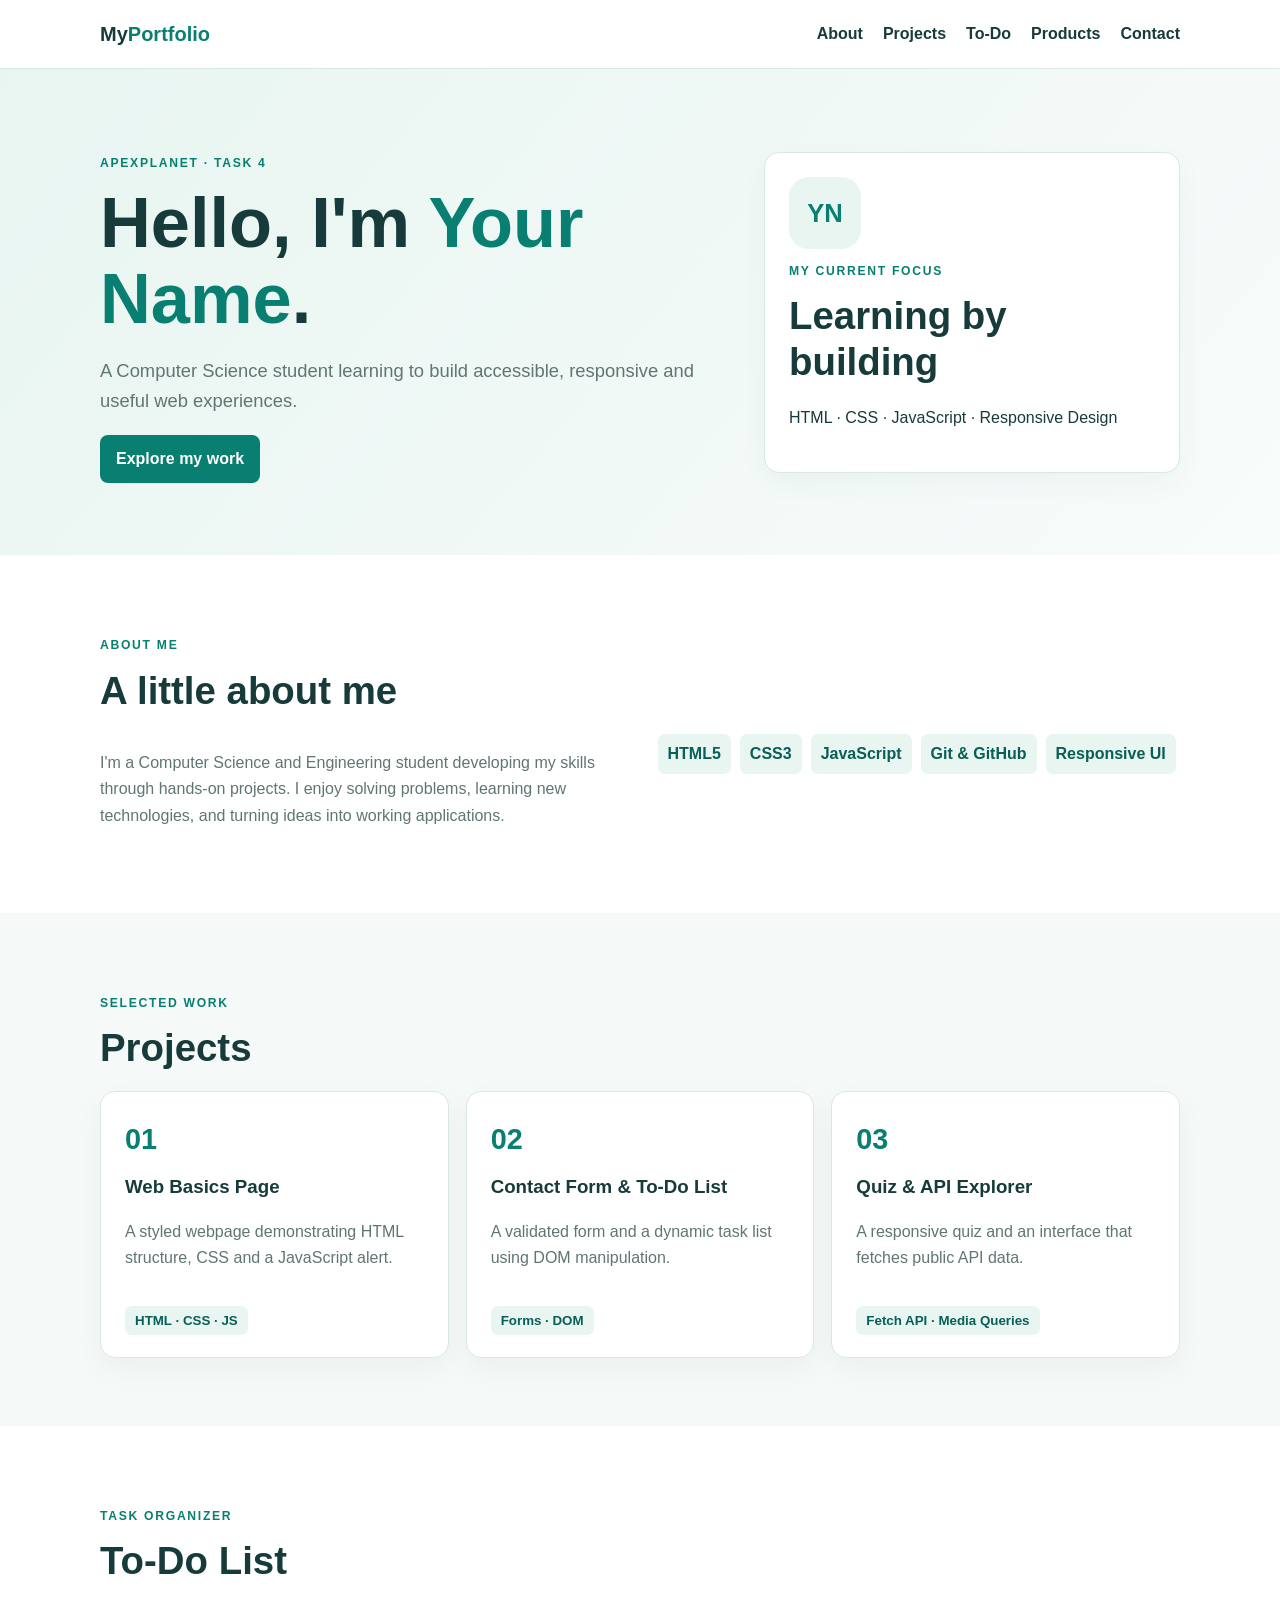
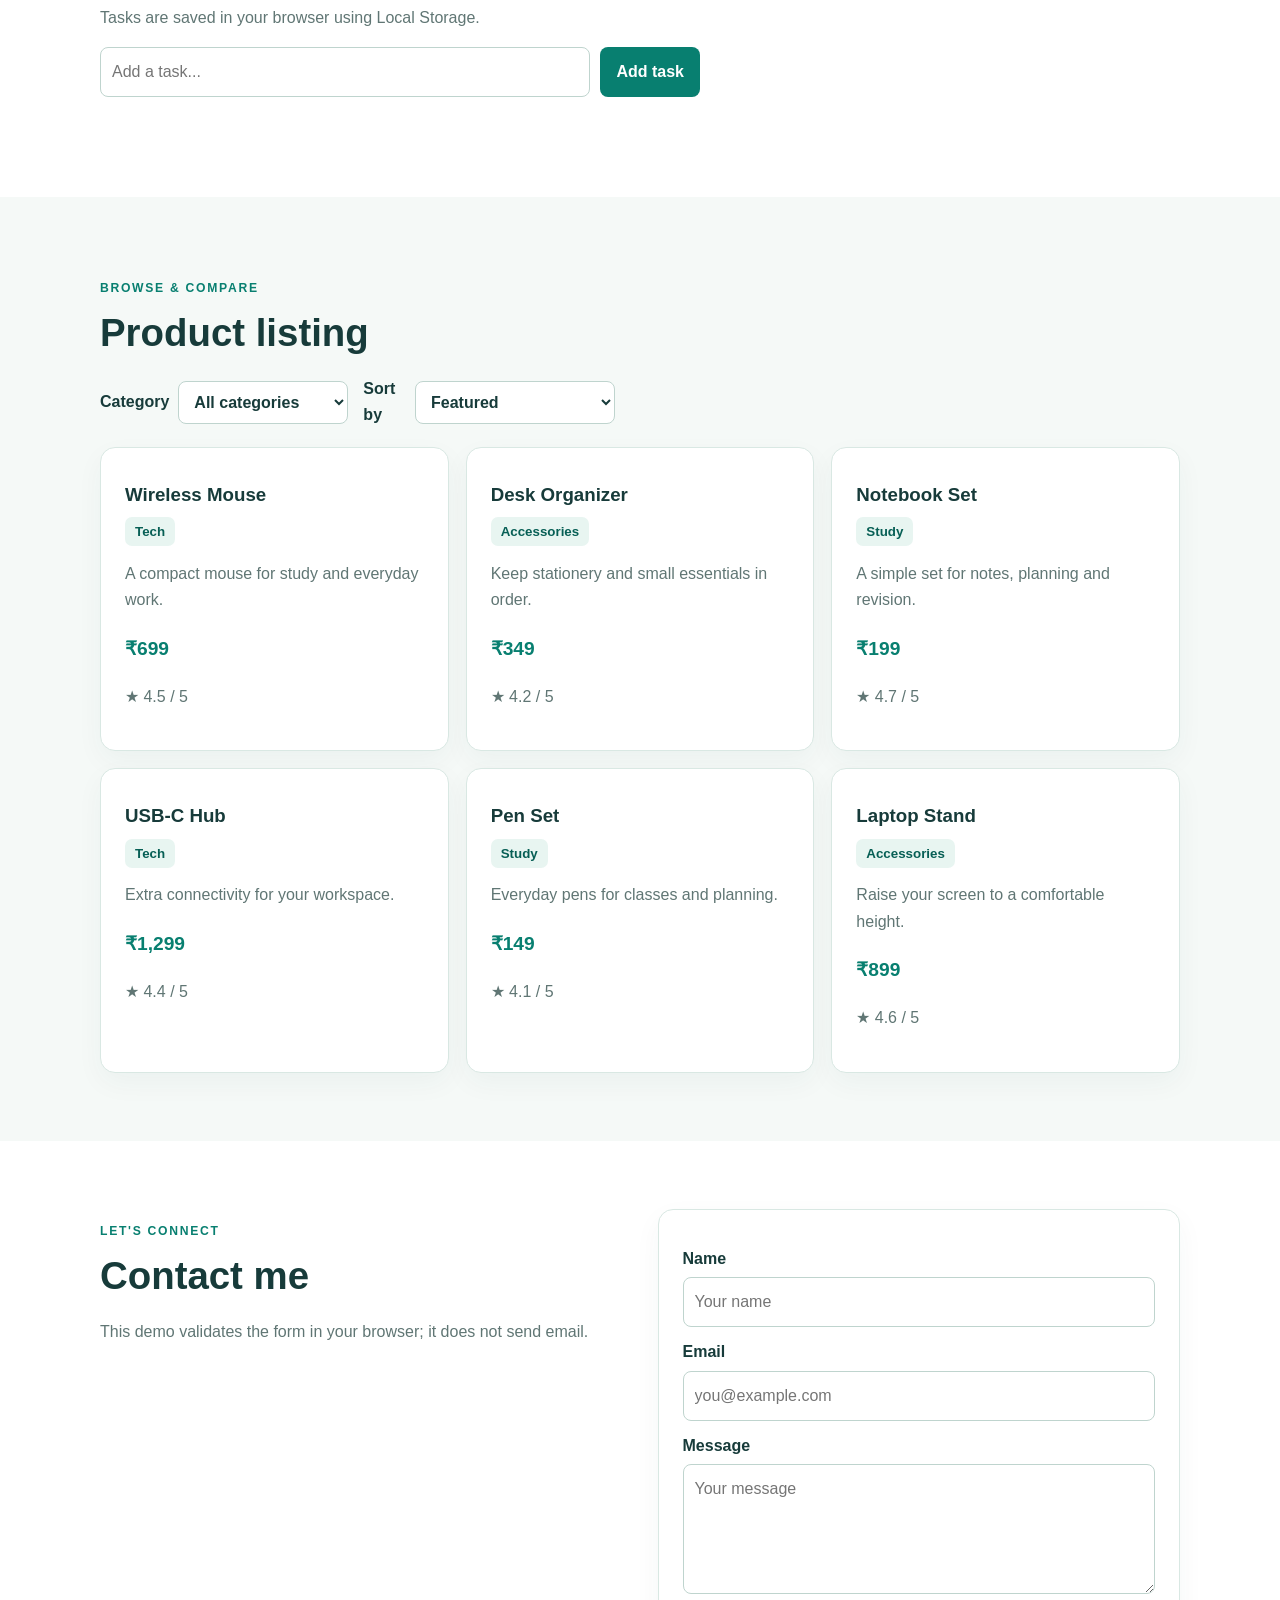
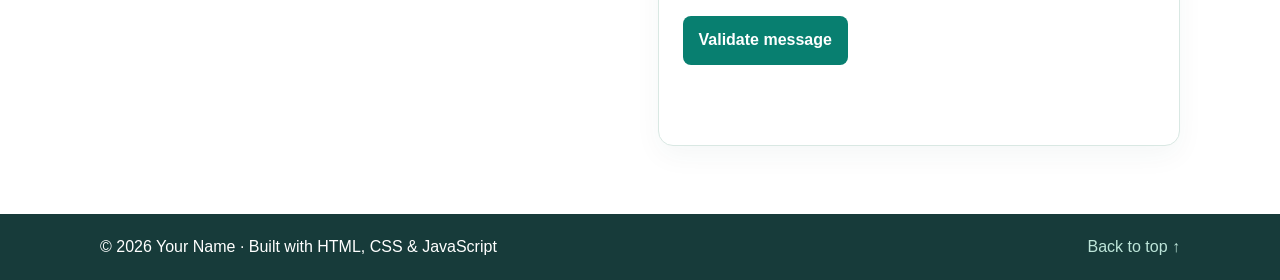
==== apexplanet_task4/apexplanet_task4/index.html @ 1abb4369 "Add files via upload" ====
<!DOCTYPE html>
<html lang="en"><head><meta charset="UTF-8"><meta name="viewport" content="width=device-width, initial-scale=1.0"><title>My Portfolio | ApexPlanet Task 4</title><link rel="stylesheet" href="style.css"></head>
<body>
<header><nav class="nav"><a class="logo" href="#home">My<span>Portfolio</span></a><button id="menuBtn" aria-label="Toggle navigation">☰</button><div id="navLinks"><a href="#about">About</a><a href="#projects">Projects</a><a href="#todo">To-Do</a><a href="#products">Products</a><a href="#contact">Contact</a></div></nav></header>
<main>
<section id="home" class="hero"><div class="wrap hero-grid"><div><p class="eyebrow">APEXPLANET · TASK 4</p><h1>Hello, I'm <span>Your Name</span>.</h1><p class="lead">A Computer Science student learning to build accessible, responsive and useful web experiences.</p><a class="btn" href="#projects">Explore my work</a></div><div class="intro-card"><div class="avatar">YN</div><p class="eyebrow">MY CURRENT FOCUS</p><h2>Learning by building</h2><p>HTML · CSS · JavaScript · Responsive Design</p></div></div></section>
<section id="about" class="wrap section"><p class="eyebrow">ABOUT ME</p><h2>A little about me</h2><div class="two-col"><p>I'm a Computer Science and Engineering student developing my skills through hands-on projects. I enjoy solving problems, learning new technologies, and turning ideas into working applications.</p><div class="skills"><span>HTML5</span><span>CSS3</span><span>JavaScript</span><span>Git & GitHub</span><span>Responsive UI</span></div></div></section>
<section id="projects" class="soft"><div class="wrap section"><p class="eyebrow">SELECTED WORK</p><h2>Projects</h2><div class="cards"><article><b class="num">01</b><h3>Web Basics Page</h3><p>A styled webpage demonstrating HTML structure, CSS and a JavaScript alert.</p><small>HTML · CSS · JS</small></article><article><b class="num">02</b><h3>Contact Form & To-Do List</h3><p>A validated form and a dynamic task list using DOM manipulation.</p><small>Forms · DOM</small></article><article><b class="num">03</b><h3>Quiz & API Explorer</h3><p>A responsive quiz and an interface that fetches public API data.</p><small>Fetch API · Media Queries</small></article></div></div></section>
<section id="todo" class="wrap section"><p class="eyebrow">TASK ORGANIZER</p><h2>To-Do List</h2><p class="muted">Tasks are saved in your browser using Local Storage.</p><form id="todoForm" class="todo-form"><input id="todoInput" placeholder="Add a task..." maxlength="120" required aria-label="New task"><button class="btn">Add task</button></form><ul id="todoList" class="todo-list"></ul></section>
<section id="products" class="soft"><div class="wrap section"><p class="eyebrow">BROWSE & COMPARE</p><h2>Product listing</h2><div class="filters"><label>Category <select id="category"><option value="all">All categories</option><option value="Accessories">Accessories</option><option value="Study">Study</option><option value="Tech">Tech</option></select></label><label>Sort by <select id="sort"><option value="default">Featured</option><option value="price-low">Price: low to high</option><option value="price-high">Price: high to low</option><option value="rating">Rating: high to low</option></select></label></div><div id="productGrid" class="cards"></div></div></section>
<section id="contact" class="wrap section"><div class="two-col"><div><p class="eyebrow">LET'S CONNECT</p><h2>Contact me</h2><p class="muted">This demo validates the form in your browser; it does not send email.</p></div><form id="contactForm" class="contact-form" novalidate><label for="name">Name</label><input id="name" required placeholder="Your name"><label for="email">Email</label><input id="email" type="email" required placeholder="you@example.com"><label for="message">Message</label><textarea id="message" rows="4" required placeholder="Your message"></textarea><button class="btn">Validate message</button><p id="formMsg" role="status"></p></form></div></section>
</main><footer><div class="wrap footer"><span>© <span id="year"></span> Your Name · Built with HTML, CSS & JavaScript</span><a href="#home">Back to top ↑</a></div></footer><script src="script.js"></script></body></html>
---- apexplanet_task4/apexplanet_task4/style.css ----
*{box-sizing:border-box} :root{--ink:#173b3a;--green:#087f70;--mint:#e8f5f1;--muted:#607674;--line:#d9e8e3}html{scroll-behavior:smooth;scroll-padding-top:80px}body{margin:0;font-family:Arial,Helvetica,sans-serif;line-height:1.65;color:var(--ink)}.wrap{width:min(1080px,calc(100% - 36px));margin:auto}header{position:sticky;top:0;background:#ffffffed;backdrop-filter:blur(10px);border-bottom:1px solid var(--line);z-index:5}.nav{width:min(1080px,calc(100% - 36px));margin:auto;min-height:68px;display:flex;align-items:center;justify-content:space-between;gap:16px}.logo{font-size:1.25rem;font-weight:900;text-decoration:none;color:var(--ink)}.logo span,h1 span{color:var(--green)}#navLinks{display:flex;gap:20px}#navLinks a{color:var(--ink);text-decoration:none;font-weight:700}#menuBtn{display:none}.hero{background:linear-gradient(130deg,#e8f5f1,#f8fcfb);padding:72px 0}.hero-grid{display:grid;grid-template-columns:1.2fr .8fr;gap:40px;align-items:center}h1{font-size:clamp(2.5rem,6vw,4.4rem);line-height:1.08;margin:12px 0}h2{font-size:clamp(1.8rem,4vw,2.4rem);margin:0 0 20px;line-height:1.2}.lead{font-size:1.15rem;color:var(--muted);max-width:600px}.eyebrow{font-size:.76rem;letter-spacing:.14em;color:var(--green);font-weight:900}.btn{display:inline-block;background:var(--green);color:white;border:0;border-radius:8px;padding:11px 16px;font:inherit;font-weight:700;text-decoration:none;cursor:pointer}.btn:hover{background:#075f55}.intro-card,article,.contact-form{background:white;border:1px solid var(--line);border-radius:15px;padding:24px;box-shadow:0 10px 28px #173b3a0b}.avatar{width:72px;height:72px;border-radius:20px;background:var(--mint);display:grid;place-items:center;font-size:1.6rem;font-weight:900;color:var(--green)}.section{padding-top:68px;padding-bottom:68px}.two-col{display:grid;grid-template-columns:1fr 1fr;gap:35px;align-items:start}.muted,.two-col>p,article p{color:var(--muted)}.skills{display:flex;flex-wrap:wrap;gap:9px}.skills span,small{background:var(--mint);padding:7px 10px;border-radius:7px;color:#075f55;font-weight:700}.soft{background:#f5f9f7}.cards{display:grid;grid-template-columns:repeat(3,1fr);gap:17px}.num{font-size:1.8rem;color:var(--green)}article h3{margin:8px 0}article p{min-height:72px}.todo-form{display:flex;gap:10px;max-width:600px}input,textarea,select{font:inherit;border:1px solid #bfd4ce;border-radius:8px;padding:11px;width:100%;color:var(--ink);background:white}input:focus,textarea:focus,select:focus{outline:3px solid #087f7025;border-color:var(--green)}.todo-form input{flex:1}.todo-list{list-style:none;padding:0;max-width:600px;display:grid;gap:9px}.todo-item{display:flex;gap:10px;align-items:center;border:1px solid var(--line);border-radius:8px;padding:10px}.todo-item input{width:18px}.todo-item span{flex:1;overflow-wrap:anywhere}.todo-item.done span{text-decoration:line-through;color:#82918e}.delete{background:#fff0ef;color:#a3221a;border:0;border-radius:7px;padding:7px 10px;cursor:pointer}.filters{display:flex;gap:15px;flex-wrap:wrap;margin:18px 0}.filters label{display:flex;align-items:center;gap:9px;font-weight:700}.filters select{min-width:170px}.product-card .price{font-size:1.2rem;color:var(--green);font-weight:900}.product-card p{min-height:0}.contact-form label{display:block;font-weight:700;margin:12px 0 5px}.contact-form button{margin-top:14px}.contact-form #formMsg{font-weight:700;min-height:1.5em}.footer{display:flex;justify-content:space-between;gap:12px;padding:20px 0;color:white}footer{background:var(--ink)}footer a{color:#bde5d9;text-decoration:none}@media(max-width:760px){.hero-grid,.two-col{grid-template-columns:1fr;gap:24px}.cards{grid-template-columns:1fr 1fr}.hero{padding:50px 0}}@media(max-width:560px){#menuBtn{display:block;background:var(--mint);border:0;border-radius:7px;padding:8px 12px;font-size:1.1rem}#navLinks{display:none;position:absolute;top:67px;left:0;right:0;background:white;padding:18px;flex-direction:column;border-bottom:1px solid var(--line)}#navLinks.open{display:flex}.cards{grid-template-columns:1fr}.todo-form{flex-direction:column}.filters label{align-items:flex-start;flex-direction:column;width:100%}.footer{flex-direction:column}.section{padding-top:48px;padding-bottom:48px}}
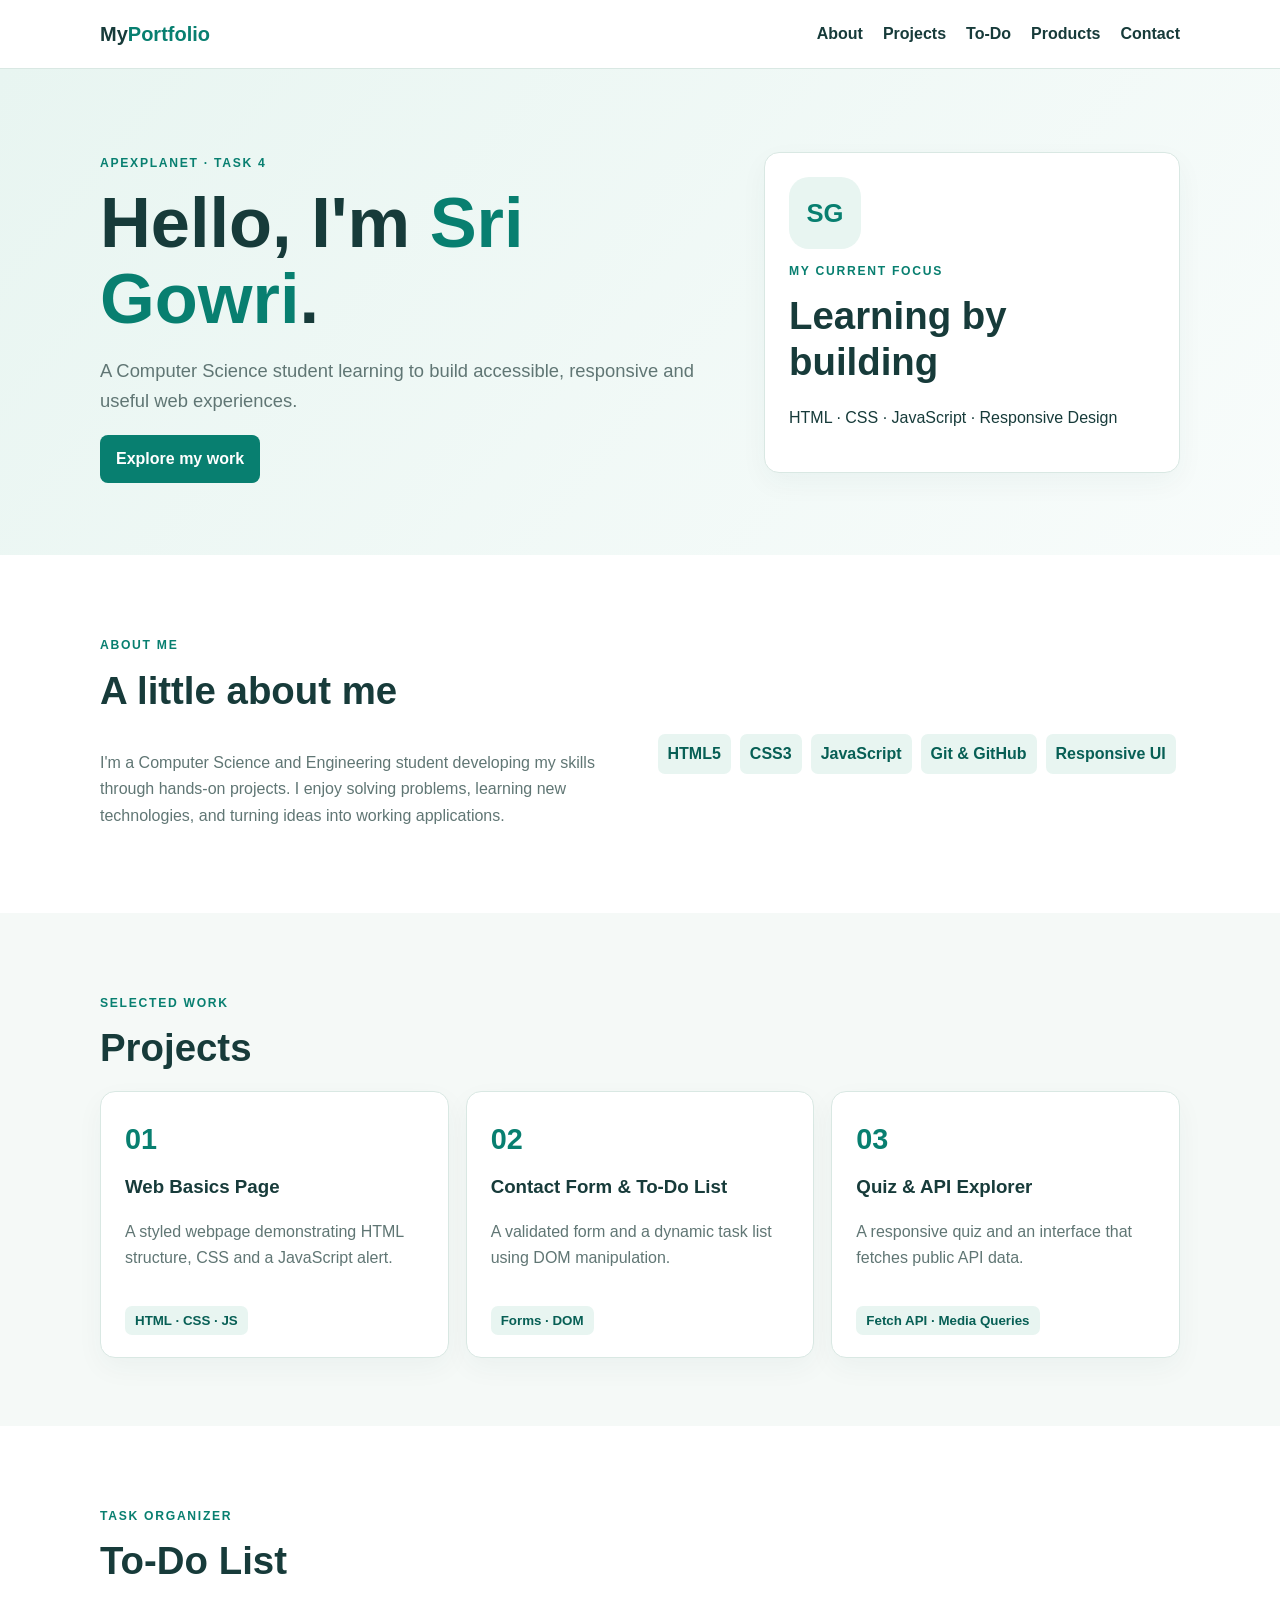
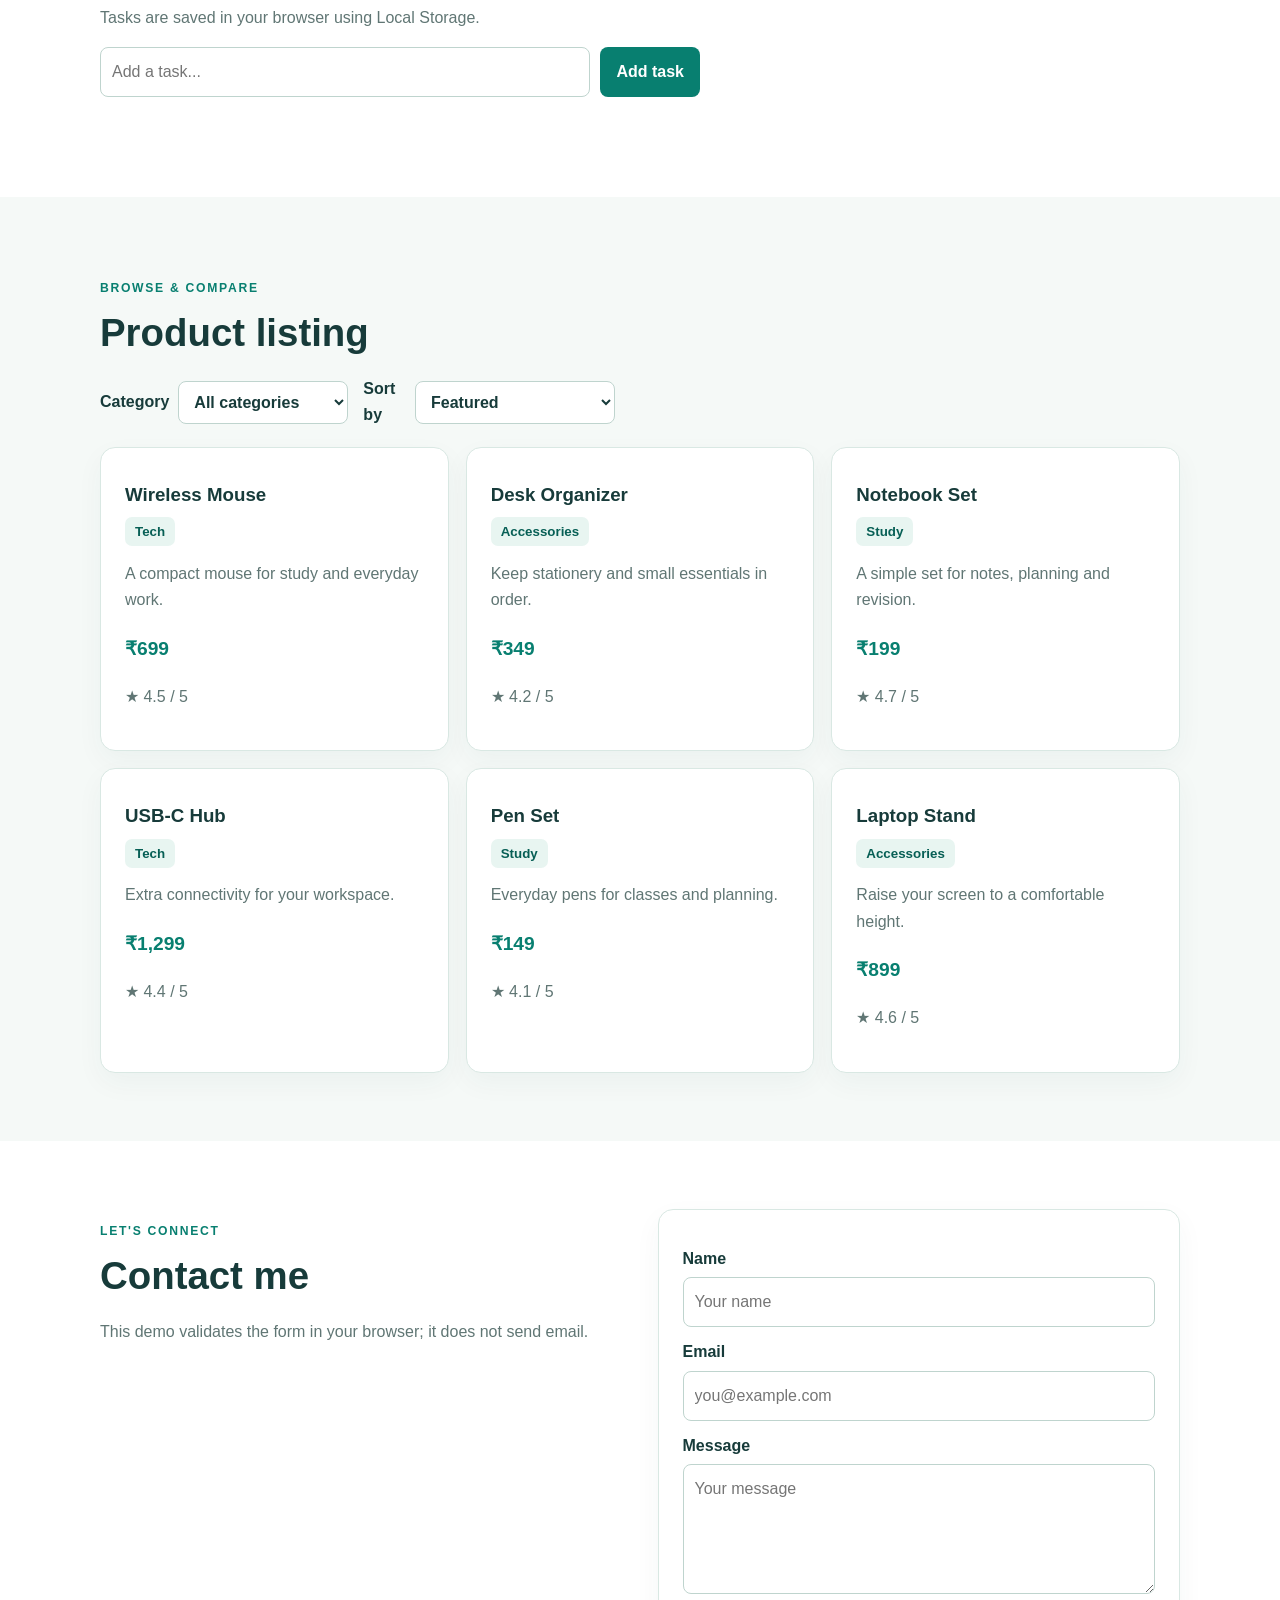
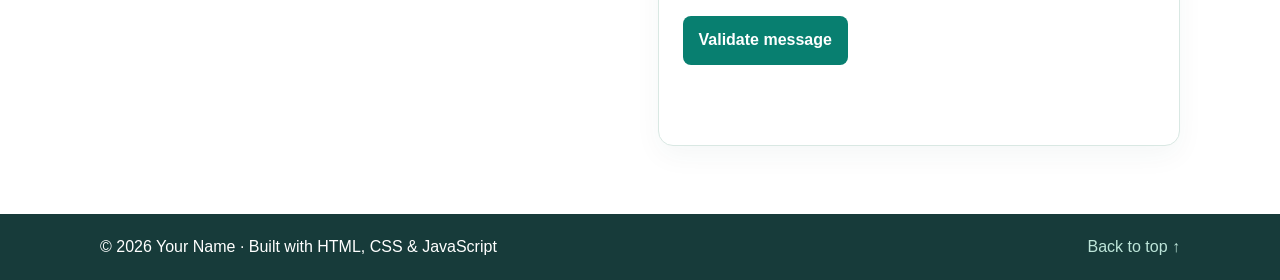
==== commit c7426d0a: "Update index.html" ====
--- a/apexplanet_task4/apexplanet_task4/index.html
+++ b/apexplanet_task4/apexplanet_task4/index.html
@@ -3,10 +3,10 @@
 <body>
 <header><nav class="nav"><a class="logo" href="#home">My<span>Portfolio</span></a><button id="menuBtn" aria-label="Toggle navigation">☰</button><div id="navLinks"><a href="#about">About</a><a href="#projects">Projects</a><a href="#todo">To-Do</a><a href="#products">Products</a><a href="#contact">Contact</a></div></nav></header>
 <main>
-<section id="home" class="hero"><div class="wrap hero-grid"><div><p class="eyebrow">APEXPLANET · TASK 4</p><h1>Hello, I'm <span>Your Name</span>.</h1><p class="lead">A Computer Science student learning to build accessible, responsive and useful web experiences.</p><a class="btn" href="#projects">Explore my work</a></div><div class="intro-card"><div class="avatar">YN</div><p class="eyebrow">MY CURRENT FOCUS</p><h2>Learning by building</h2><p>HTML · CSS · JavaScript · Responsive Design</p></div></div></section>
+<section id="home" class="hero"><div class="wrap hero-grid"><div><p class="eyebrow">APEXPLANET · TASK 4</p><h1>Hello, I'm <span>Sri Gowri</span>.</h1><p class="lead">A Computer Science student learning to build accessible, responsive and useful web experiences.</p><a class="btn" href="#projects">Explore my work</a></div><div class="intro-card"><div class="avatar">SG</div><p class="eyebrow">MY CURRENT FOCUS</p><h2>Learning by building</h2><p>HTML · CSS · JavaScript · Responsive Design</p></div></div></section>
 <section id="about" class="wrap section"><p class="eyebrow">ABOUT ME</p><h2>A little about me</h2><div class="two-col"><p>I'm a Computer Science and Engineering student developing my skills through hands-on projects. I enjoy solving problems, learning new technologies, and turning ideas into working applications.</p><div class="skills"><span>HTML5</span><span>CSS3</span><span>JavaScript</span><span>Git & GitHub</span><span>Responsive UI</span></div></div></section>
 <section id="projects" class="soft"><div class="wrap section"><p class="eyebrow">SELECTED WORK</p><h2>Projects</h2><div class="cards"><article><b class="num">01</b><h3>Web Basics Page</h3><p>A styled webpage demonstrating HTML structure, CSS and a JavaScript alert.</p><small>HTML · CSS · JS</small></article><article><b class="num">02</b><h3>Contact Form & To-Do List</h3><p>A validated form and a dynamic task list using DOM manipulation.</p><small>Forms · DOM</small></article><article><b class="num">03</b><h3>Quiz & API Explorer</h3><p>A responsive quiz and an interface that fetches public API data.</p><small>Fetch API · Media Queries</small></article></div></div></section>
 <section id="todo" class="wrap section"><p class="eyebrow">TASK ORGANIZER</p><h2>To-Do List</h2><p class="muted">Tasks are saved in your browser using Local Storage.</p><form id="todoForm" class="todo-form"><input id="todoInput" placeholder="Add a task..." maxlength="120" required aria-label="New task"><button class="btn">Add task</button></form><ul id="todoList" class="todo-list"></ul></section>
 <section id="products" class="soft"><div class="wrap section"><p class="eyebrow">BROWSE & COMPARE</p><h2>Product listing</h2><div class="filters"><label>Category <select id="category"><option value="all">All categories</option><option value="Accessories">Accessories</option><option value="Study">Study</option><option value="Tech">Tech</option></select></label><label>Sort by <select id="sort"><option value="default">Featured</option><option value="price-low">Price: low to high</option><option value="price-high">Price: high to low</option><option value="rating">Rating: high to low</option></select></label></div><div id="productGrid" class="cards"></div></div></section>
 <section id="contact" class="wrap section"><div class="two-col"><div><p class="eyebrow">LET'S CONNECT</p><h2>Contact me</h2><p class="muted">This demo validates the form in your browser; it does not send email.</p></div><form id="contactForm" class="contact-form" novalidate><label for="name">Name</label><input id="name" required placeholder="Your name"><label for="email">Email</label><input id="email" type="email" required placeholder="you@example.com"><label for="message">Message</label><textarea id="message" rows="4" required placeholder="Your message"></textarea><button class="btn">Validate message</button><p id="formMsg" role="status"></p></form></div></section>
-</main><footer><div class="wrap footer"><span>© <span id="year"></span> Your Name · Built with HTML, CSS & JavaScript</span><a href="#home">Back to top ↑</a></div></footer><script src="script.js"></script></body></html>+</main><footer><div class="wrap footer"><span>© <span id="year"></span> Your Name · Built with HTML, CSS & JavaScript</span><a href="#home">Back to top ↑</a></div></footer><script src="script.js"></script></body></html>
